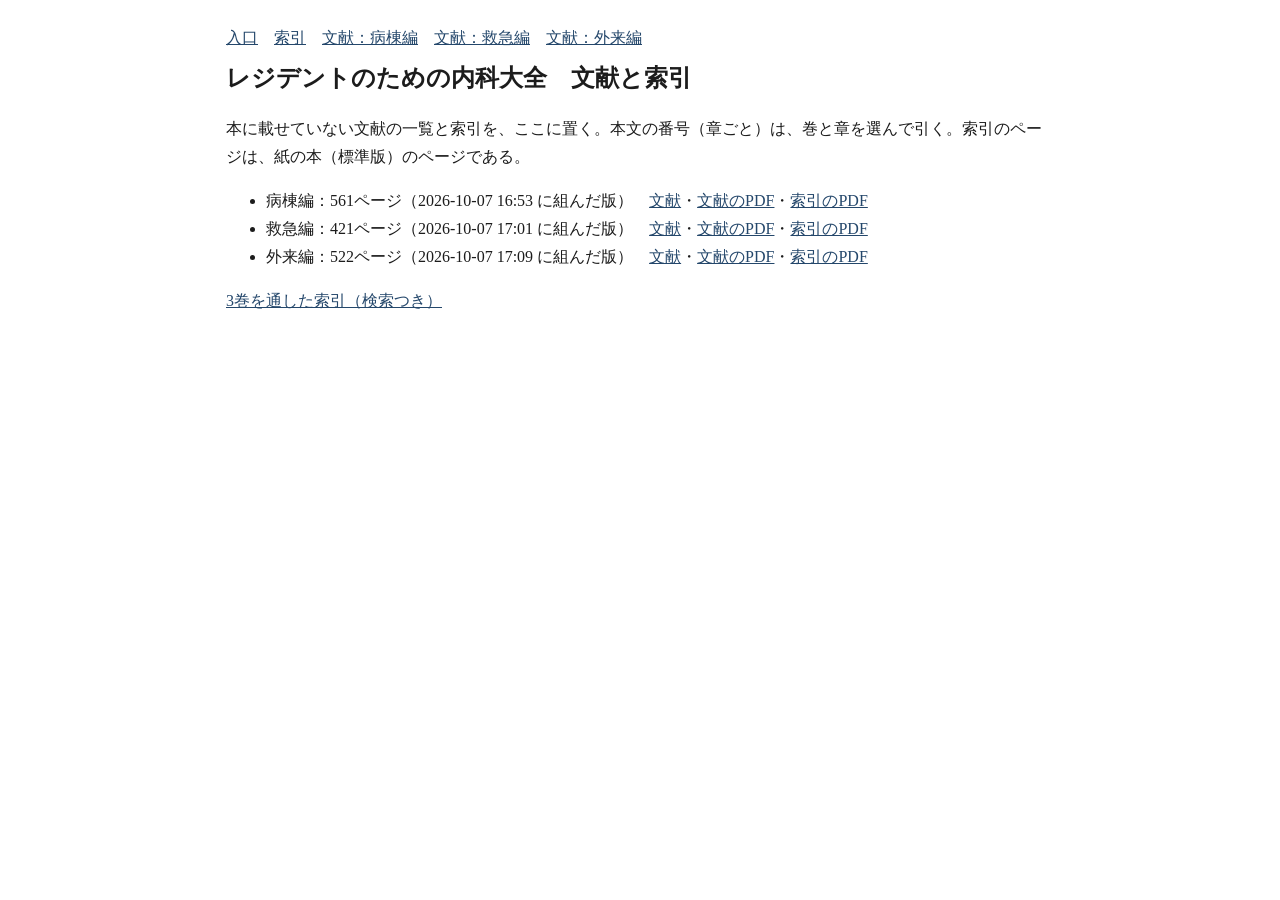
==== index.html @ f423c68c "文献と索引のWebを公開（2026-10-07の版） Co-Authored-By: Claude Opus 5.5 (1M context) <noreply@anthropic.com> Clau" ====
<!doctype html><html lang="ja"><head><meta charset="utf-8"><meta name="viewport" content="width=device-width,initial-scale=1"><title>レジデントのための内科大全　文献と索引</title><link rel="stylesheet" href="style.css"></head><body><main><nav><a href="index.html">入口</a><a href="sakuin.html">索引</a><a href="bunken_byoto.html">文献：病棟編</a><a href="bunken_kyukyu.html">文献：救急編</a><a href="bunken_gairai.html">文献：外来編</a></nav><h1>レジデントのための内科大全　文献と索引</h1><p>本に載せていない文献の一覧と索引を、ここに置く。本文の番号（章ごと）は、巻と章を選んで引く。索引のページは、紙の本（標準版）のページである。</p><ul><li>病棟編：561ページ（2026-10-07 16:53 に組んだ版）　<a href="bunken_byoto.html">文献</a>・<a href="pdf/文献_病棟編.pdf">文献のPDF</a>・<a href="pdf/索引_病棟編.pdf">索引のPDF</a></li><li>救急編：421ページ（2026-10-07 17:01 に組んだ版）　<a href="bunken_kyukyu.html">文献</a>・<a href="pdf/文献_救急編.pdf">文献のPDF</a>・<a href="pdf/索引_救急編.pdf">索引のPDF</a></li><li>外来編：522ページ（2026-10-07 17:09 に組んだ版）　<a href="bunken_gairai.html">文献</a>・<a href="pdf/文献_外来編.pdf">文献のPDF</a>・<a href="pdf/索引_外来編.pdf">索引のPDF</a></li></ul><p><a href="sakuin.html">3巻を通した索引（検索つき）</a></p></main></body></html>
---- style.css ----
:root{--bg:#fff;--tx:#1c1c1c;--sub:#666;--ln:#ddd;--ac:#24476b}
@media (prefers-color-scheme:dark){:root:not([data-theme="light"]){--bg:#15171a;--tx:#e8e8e8;--sub:#a0a0a0;--ln:#333;--ac:#8fb4dc}}
*{box-sizing:border-box}body{margin:0;background:var(--bg);color:var(--tx);font:16px/1.75 "Hiragino Mincho ProN","Yu Mincho",serif}
main{max-width:860px;margin:0 auto;padding:24px 16px 80px}h1{font-size:1.5rem;margin:.2em 0}h2{font-size:1.15rem;border-bottom:1px solid var(--ln);padding-bottom:4px;margin-top:2em}
h3{font-size:1rem;margin:1.6em 0 .3em}a{color:var(--ac)}nav a{margin-right:1em}.sub{color:var(--sub);font-size:.9rem}
ol.ref{padding-left:2em}ol.ref li{margin:.3em 0;overflow-wrap:anywhere}.lk{font-size:.85rem;white-space:nowrap}
input[type=search]{width:100%;padding:10px 12px;font-size:1rem;border:1px solid var(--ln);border-radius:6px;background:var(--bg);color:var(--tx)}
dl.ix{margin:0}dl.ix div{display:flex;gap:12px;border-bottom:1px dotted var(--ln);padding:3px 0}dl.ix dt{flex:0 0 42%;overflow-wrap:anywhere}dl.ix dd{margin:0;flex:1;font-size:.92rem}
.v{display:inline-block;font-size:.75rem;border:1px solid var(--ln);border-radius:3px;padding:0 4px;margin-right:4px}
@media (max-width:560px){dl.ix div{display:block}}
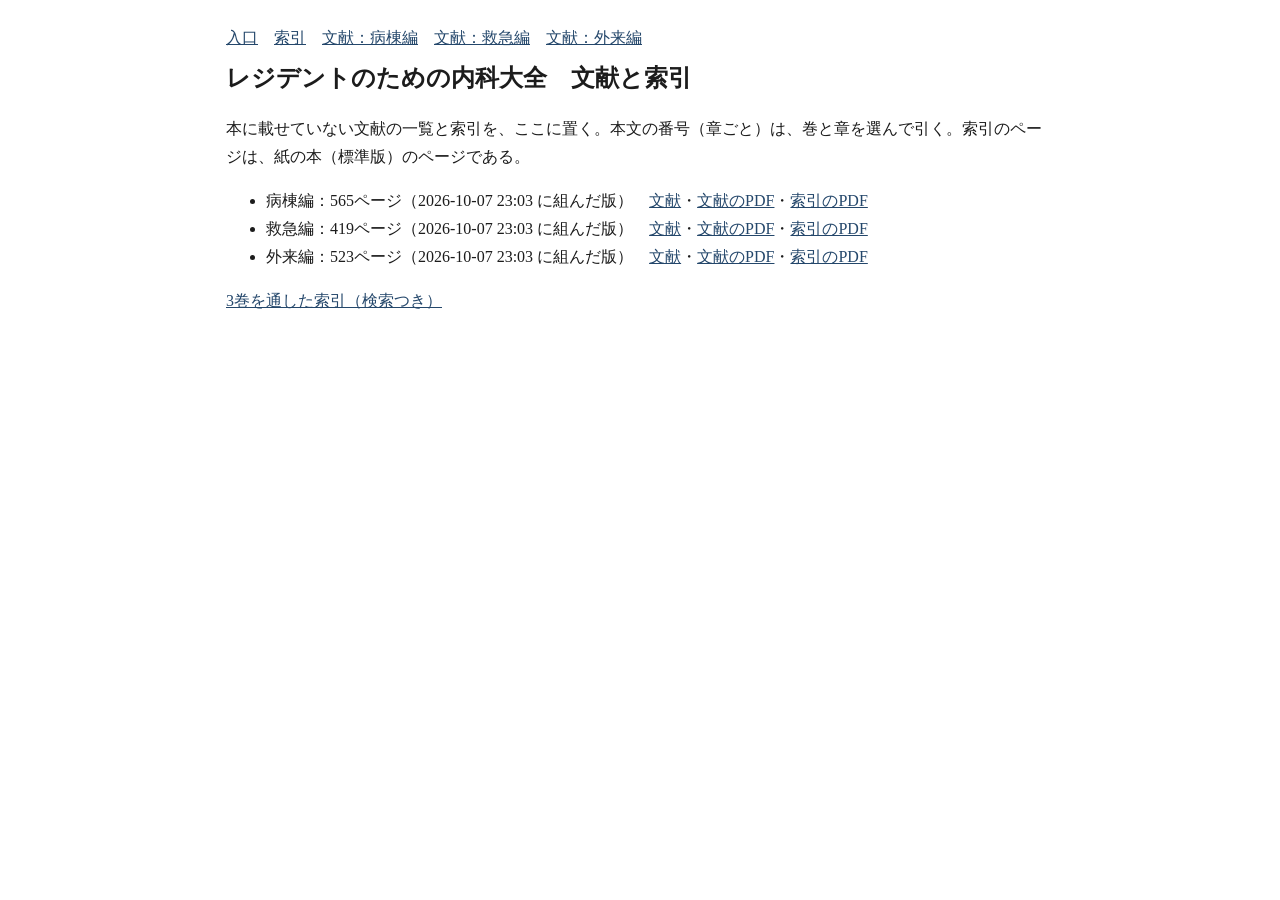
==== commit 60364997: "文献と索引のWebを組み直し後の版に更新（2026-10-07） Co-Authored-By: Claude Opus 5.5 (1M context) <noreply@anthropic.com" ====
--- a/index.html
+++ b/index.html
@@ -1 +1 @@
-<!doctype html><html lang="ja"><head><meta charset="utf-8"><meta name="viewport" content="width=device-width,initial-scale=1"><title>レジデントのための内科大全　文献と索引</title><link rel="stylesheet" href="style.css"></head><body><main><nav><a href="index.html">入口</a><a href="sakuin.html">索引</a><a href="bunken_byoto.html">文献：病棟編</a><a href="bunken_kyukyu.html">文献：救急編</a><a href="bunken_gairai.html">文献：外来編</a></nav><h1>レジデントのための内科大全　文献と索引</h1><p>本に載せていない文献の一覧と索引を、ここに置く。本文の番号（章ごと）は、巻と章を選んで引く。索引のページは、紙の本（標準版）のページである。</p><ul><li>病棟編：561ページ（2026-10-07 16:53 に組んだ版）　<a href="bunken_byoto.html">文献</a>・<a href="pdf/文献_病棟編.pdf">文献のPDF</a>・<a href="pdf/索引_病棟編.pdf">索引のPDF</a></li><li>救急編：421ページ（2026-10-07 17:01 に組んだ版）　<a href="bunken_kyukyu.html">文献</a>・<a href="pdf/文献_救急編.pdf">文献のPDF</a>・<a href="pdf/索引_救急編.pdf">索引のPDF</a></li><li>外来編：522ページ（2026-10-07 17:09 に組んだ版）　<a href="bunken_gairai.html">文献</a>・<a href="pdf/文献_外来編.pdf">文献のPDF</a>・<a href="pdf/索引_外来編.pdf">索引のPDF</a></li></ul><p><a href="sakuin.html">3巻を通した索引（検索つき）</a></p></main></body></html>+<!doctype html><html lang="ja"><head><meta charset="utf-8"><meta name="viewport" content="width=device-width,initial-scale=1"><title>レジデントのための内科大全　文献と索引</title><link rel="stylesheet" href="style.css"></head><body><main><nav><a href="index.html">入口</a><a href="sakuin.html">索引</a><a href="bunken_byoto.html">文献：病棟編</a><a href="bunken_kyukyu.html">文献：救急編</a><a href="bunken_gairai.html">文献：外来編</a></nav><h1>レジデントのための内科大全　文献と索引</h1><p>本に載せていない文献の一覧と索引を、ここに置く。本文の番号（章ごと）は、巻と章を選んで引く。索引のページは、紙の本（標準版）のページである。</p><ul><li>病棟編：565ページ（2026-10-07 23:03 に組んだ版）　<a href="bunken_byoto.html">文献</a>・<a href="pdf/文献_病棟編.pdf">文献のPDF</a>・<a href="pdf/索引_病棟編.pdf">索引のPDF</a></li><li>救急編：419ページ（2026-10-07 23:03 に組んだ版）　<a href="bunken_kyukyu.html">文献</a>・<a href="pdf/文献_救急編.pdf">文献のPDF</a>・<a href="pdf/索引_救急編.pdf">索引のPDF</a></li><li>外来編：523ページ（2026-10-07 23:03 に組んだ版）　<a href="bunken_gairai.html">文献</a>・<a href="pdf/文献_外来編.pdf">文献のPDF</a>・<a href="pdf/索引_外来編.pdf">索引のPDF</a></li></ul><p><a href="sakuin.html">3巻を通した索引（検索つき）</a></p></main></body></html>
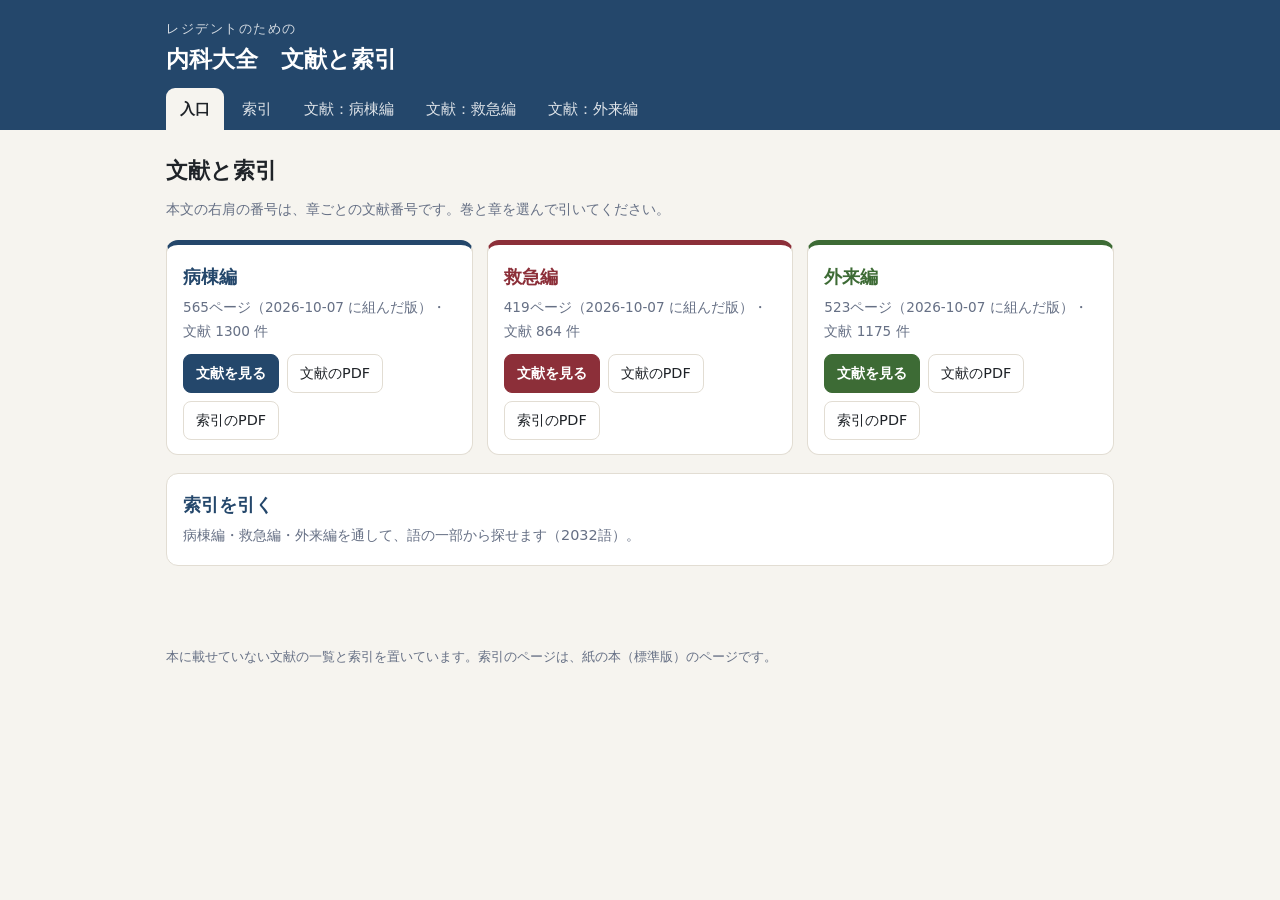
==== commit a449266c: "文献と索引のWebの見た目と索引の語を直す（2026-10-08） Co-Authored-By: Claude Opus 5.5 (1M context) <noreply@anthropic.co" ====
--- a/index.html
+++ b/index.html
@@ -1 +1 @@
-<!doctype html><html lang="ja"><head><meta charset="utf-8"><meta name="viewport" content="width=device-width,initial-scale=1"><title>レジデントのための内科大全　文献と索引</title><link rel="stylesheet" href="style.css"></head><body><main><nav><a href="index.html">入口</a><a href="sakuin.html">索引</a><a href="bunken_byoto.html">文献：病棟編</a><a href="bunken_kyukyu.html">文献：救急編</a><a href="bunken_gairai.html">文献：外来編</a></nav><h1>レジデントのための内科大全　文献と索引</h1><p>本に載せていない文献の一覧と索引を、ここに置く。本文の番号（章ごと）は、巻と章を選んで引く。索引のページは、紙の本（標準版）のページである。</p><ul><li>病棟編：565ページ（2026-10-07 23:03 に組んだ版）　<a href="bunken_byoto.html">文献</a>・<a href="pdf/文献_病棟編.pdf">文献のPDF</a>・<a href="pdf/索引_病棟編.pdf">索引のPDF</a></li><li>救急編：419ページ（2026-10-07 23:03 に組んだ版）　<a href="bunken_kyukyu.html">文献</a>・<a href="pdf/文献_救急編.pdf">文献のPDF</a>・<a href="pdf/索引_救急編.pdf">索引のPDF</a></li><li>外来編：523ページ（2026-10-07 23:03 に組んだ版）　<a href="bunken_gairai.html">文献</a>・<a href="pdf/文献_外来編.pdf">文献のPDF</a>・<a href="pdf/索引_外来編.pdf">索引のPDF</a></li></ul><p><a href="sakuin.html">3巻を通した索引（検索つき）</a></p></main></body></html>+<!doctype html><html lang="ja"><head><meta charset="utf-8"><meta name="viewport" content="width=device-width,initial-scale=1"><title>入口｜内科大全</title><link rel="stylesheet" href="style.css"></head><body><header class="top"><div class="in"><div class="ser">レジデントのための</div><div class="ttl">内科大全　文献と索引</div><nav class="tabs"><a href="index.html" class="on">入口</a><a href="sakuin.html">索引</a><a href="bunken_byoto.html">文献：病棟編</a><a href="bunken_kyukyu.html">文献：救急編</a><a href="bunken_gairai.html">文献：外来編</a></nav></div></header><main><h1>文献と索引</h1><p class="sub">本文の右肩の番号は、章ごとの文献番号です。巻と章を選んで引いてください。</p><div class="cards"><div class="card" style="--c:var(--byoto)"><h2>病棟編</h2><div class="meta">565ページ（2026-10-07 に組んだ版）・文献 1300 件</div><div class="btns"><a class="btn main" href="bunken_byoto.html">文献を見る</a><a class="btn" href="pdf/文献_病棟編.pdf">文献のPDF</a><a class="btn" href="pdf/索引_病棟編.pdf">索引のPDF</a></div></div><div class="card" style="--c:var(--kyukyu)"><h2>救急編</h2><div class="meta">419ページ（2026-10-07 に組んだ版）・文献 864 件</div><div class="btns"><a class="btn main" href="bunken_kyukyu.html">文献を見る</a><a class="btn" href="pdf/文献_救急編.pdf">文献のPDF</a><a class="btn" href="pdf/索引_救急編.pdf">索引のPDF</a></div></div><div class="card" style="--c:var(--gairai)"><h2>外来編</h2><div class="meta">523ページ（2026-10-07 に組んだ版）・文献 1175 件</div><div class="btns"><a class="btn main" href="bunken_gairai.html">文献を見る</a><a class="btn" href="pdf/文献_外来編.pdf">文献のPDF</a><a class="btn" href="pdf/索引_外来編.pdf">索引のPDF</a></div></div></div><a class="big" href="sakuin.html"><b>索引を引く</b><br><span class="sub">病棟編・救急編・外来編を通して、語の一部から探せます（2032語）。</span></a></main><footer>本に載せていない文献の一覧と索引を置いています。索引のページは、紙の本（標準版）のページです。</footer></body></html>
--- a/style.css
+++ b/style.css
@@ -1,10 +1,57 @@
-:root{--bg:#fff;--tx:#1c1c1c;--sub:#666;--ln:#ddd;--ac:#24476b}
-@media (prefers-color-scheme:dark){:root:not([data-theme="light"]){--bg:#15171a;--tx:#e8e8e8;--sub:#a0a0a0;--ln:#333;--ac:#8fb4dc}}
-*{box-sizing:border-box}body{margin:0;background:var(--bg);color:var(--tx);font:16px/1.75 "Hiragino Mincho ProN","Yu Mincho",serif}
-main{max-width:860px;margin:0 auto;padding:24px 16px 80px}h1{font-size:1.5rem;margin:.2em 0}h2{font-size:1.15rem;border-bottom:1px solid var(--ln);padding-bottom:4px;margin-top:2em}
-h3{font-size:1rem;margin:1.6em 0 .3em}a{color:var(--ac)}nav a{margin-right:1em}.sub{color:var(--sub);font-size:.9rem}
-ol.ref{padding-left:2em}ol.ref li{margin:.3em 0;overflow-wrap:anywhere}.lk{font-size:.85rem;white-space:nowrap}
-input[type=search]{width:100%;padding:10px 12px;font-size:1rem;border:1px solid var(--ln);border-radius:6px;background:var(--bg);color:var(--tx)}
-dl.ix{margin:0}dl.ix div{display:flex;gap:12px;border-bottom:1px dotted var(--ln);padding:3px 0}dl.ix dt{flex:0 0 42%;overflow-wrap:anywhere}dl.ix dd{margin:0;flex:1;font-size:.92rem}
-.v{display:inline-block;font-size:.75rem;border:1px solid var(--ln);border-radius:3px;padding:0 4px;margin-right:4px}
-@media (max-width:560px){dl.ix div{display:block}}
+:root{--bg:#f6f4ef;--card:#fff;--tx:#1f2328;--sub:#667085;--ln:#e2ddd3;--ac:#24476b;--ac2:#e9eff5;--hd:#24476b;--hdtx:#fff;
+--byoto:#24476b;--kyukyu:#8c2f39;--gairai:#3d6b35}
+@media (prefers-color-scheme:dark){:root:not([data-theme="light"]){--bg:#14171b;--card:#1d2126;--tx:#e8e8e8;--sub:#a0a7b4;--ln:#30363d;--ac:#8fb4dc;--ac2:#243242;--hd:#182534;--hdtx:#e8eef5;
+--byoto:#7fa8d6;--kyukyu:#e08a94;--gairai:#8fc083}}
+*{box-sizing:border-box}html{scroll-behavior:smooth;scroll-padding-top:120px}
+body{margin:0;background:var(--bg);color:var(--tx);font:16px/1.75 "Hiragino Sans","Hiragino Kaku Gothic ProN","Yu Gothic UI","Noto Sans JP",system-ui,sans-serif;-webkit-text-size-adjust:100%}
+a{color:var(--ac)}
+header.top{background:var(--hd);color:var(--hdtx)}
+header.top .in{max-width:980px;margin:0 auto;padding:18px 16px 0}
+header.top .ser{font-size:.8rem;letter-spacing:.12em;opacity:.8}
+header.top .ttl{font-size:1.45rem;font-weight:700;margin:.1em 0 .6em;line-height:1.35}
+nav.tabs{display:flex;gap:4px;overflow-x:auto;-webkit-overflow-scrolling:touch}
+nav.tabs a{flex:0 0 auto;color:var(--hdtx);text-decoration:none;padding:8px 14px;border-radius:9px 9px 0 0;font-size:.92rem;opacity:.85;white-space:nowrap}
+nav.tabs a:hover{background:rgba(255,255,255,.12);opacity:1}
+nav.tabs a.on{background:var(--bg);color:var(--tx);font-weight:700;opacity:1}
+main{max-width:980px;margin:0 auto;padding:22px 16px 80px}
+h1{font-size:1.35rem;margin:.2em 0 .5em;line-height:1.4}
+.sub{color:var(--sub);font-size:.9rem;margin:.3em 0}
+.cards{display:grid;grid-template-columns:repeat(auto-fit,minmax(250px,1fr));gap:14px;margin:18px 0}
+.card{background:var(--card);border:1px solid var(--ln);border-radius:12px;padding:16px 16px 14px;border-top:5px solid var(--c,var(--ac))}
+.card h2{font-size:1.15rem;margin:0 0 .15em;color:var(--c,var(--ac))}
+.card .meta{color:var(--sub);font-size:.85rem;margin-bottom:10px}
+.btns{display:flex;flex-wrap:wrap;gap:8px}
+.btn{display:inline-block;text-decoration:none;border:1px solid var(--ln);border-radius:8px;padding:6px 12px;font-size:.9rem;color:var(--tx);background:var(--card)}
+.btn:hover{border-color:var(--ac)}
+.btn.main{background:var(--c,var(--ac));border-color:var(--c,var(--ac));color:#fff;font-weight:700}
+@media (prefers-color-scheme:dark){:root:not([data-theme="light"]) .btn.main{color:#10151b}}
+.big{display:block;text-decoration:none;background:var(--card);border:1px solid var(--ln);border-radius:12px;padding:16px;color:var(--tx)}
+.big b{color:var(--ac);font-size:1.1rem}.big:hover{border-color:var(--ac)}
+.bar{position:sticky;top:0;z-index:5;background:var(--bg);padding:10px 0 8px;border-bottom:1px solid var(--ln);margin-bottom:10px}
+input[type=search],select{width:100%;padding:11px 13px;font:inherit;border:1.5px solid var(--ln);border-radius:10px;background:var(--card);color:var(--tx)}
+input[type=search]:focus,select:focus{outline:none;border-color:var(--ac)}
+.chips{display:flex;gap:6px;overflow-x:auto;padding-top:8px;-webkit-overflow-scrolling:touch}
+.chips a,.chips button{flex:0 0 auto;font:inherit;font-size:.9rem;text-decoration:none;border:1px solid var(--ln);background:var(--card);color:var(--tx);border-radius:999px;padding:3px 13px;cursor:pointer}
+.chips a:hover,.chips button:hover{border-color:var(--ac)}.chips button.on{background:var(--ac);border-color:var(--ac);color:var(--bg);font-weight:700}
+h2.g{display:flex;align-items:center;gap:10px;font-size:1rem;margin:1.6em 0 .5em}
+h2.g span{display:inline-block;min-width:2.3em;text-align:center;background:var(--ac);color:var(--bg);border-radius:8px;padding:2px 10px;font-size:1.15rem}
+h2.g::after{content:"";flex:1;border-top:2px solid var(--ac)}
+dl.ix{margin:0;background:var(--card);border:1px solid var(--ln);border-radius:12px;overflow:hidden}
+dl.ix div{display:flex;gap:14px;padding:7px 14px;border-bottom:1px solid var(--ln);align-items:baseline}
+dl.ix div:last-child{border-bottom:none}dl.ix div:nth-child(even){background:color-mix(in srgb,var(--ac2) 45%,transparent)}
+dl.ix dt{flex:0 0 40%;font-weight:700;overflow-wrap:anywhere}dl.ix dd{margin:0;flex:1;font-size:.92rem;display:flex;flex-wrap:wrap;gap:4px 14px}
+dl.ix dd span.r{white-space:nowrap}dl.ix dd .p{font-variant-numeric:tabular-nums;font-weight:700}
+.v{display:inline-block;font-size:.72rem;font-weight:700;border-radius:4px;padding:0 6px;margin-right:5px;color:#fff;background:var(--ac);line-height:1.6;vertical-align:1px}
+.v.b{background:var(--byoto)}.v.k{background:var(--kyukyu)}.v.g{background:var(--gairai)}
+@media (prefers-color-scheme:dark){:root:not([data-theme="light"]) .v{color:#10151b}}
+.ch{background:var(--card);border:1px solid var(--ln);border-radius:12px;padding:14px 16px 8px;margin:14px 0}
+.ch h3{font-size:1.02rem;margin:0 0 .4em;display:flex;gap:10px;align-items:baseline}
+.ch h3 .n{flex:0 0 auto;background:var(--c,var(--ac));color:#fff;border-radius:6px;padding:0 9px;font-size:.88rem;font-variant-numeric:tabular-nums}
+@media (prefers-color-scheme:dark){:root:not([data-theme="light"]) .ch h3 .n{color:#10151b}}
+ol.ref{padding-left:2.1em;margin:.3em 0 .6em;font-size:.93rem;line-height:1.65}ol.ref li{margin:.35em 0;overflow-wrap:anywhere}
+ol.ref li::marker{color:var(--sub);font-variant-numeric:tabular-nums}
+.lk{white-space:nowrap}.lk a{display:inline-block;font-size:.75rem;font-weight:700;text-decoration:none;border:1px solid var(--ac);border-radius:999px;padding:0 9px;margin-left:4px;line-height:1.7}
+.lk a:hover{background:var(--ac);color:var(--bg)}
+.empty{color:var(--sub);padding:30px 0;text-align:center}
+footer{max-width:980px;margin:0 auto;padding:0 16px 40px;color:var(--sub);font-size:.8rem}
+@media (max-width:600px){dl.ix div{display:block}dl.ix dt{margin-bottom:2px}header.top .ttl{font-size:1.2rem}}
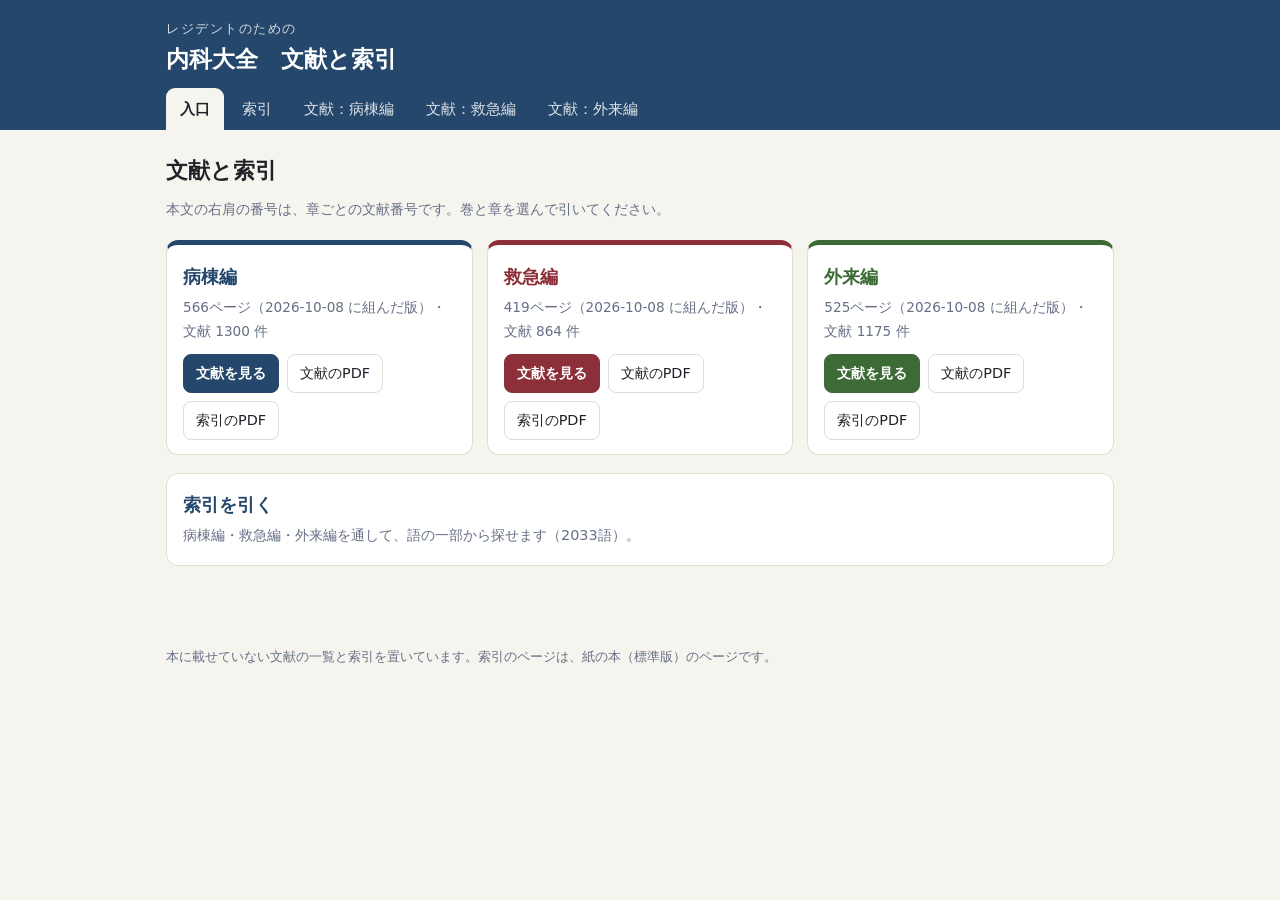
==== commit 7e353ba3: "文献と索引のWebを最終校正後の版に更新（2026-10-08） Co-Authored-By: Claude Opus 5.5 (1M context) <noreply@anthropic.com" ====
--- a/index.html
+++ b/index.html
@@ -1 +1 @@
-<!doctype html><html lang="ja"><head><meta charset="utf-8"><meta name="viewport" content="width=device-width,initial-scale=1"><title>入口｜内科大全</title><link rel="stylesheet" href="style.css"></head><body><header class="top"><div class="in"><div class="ser">レジデントのための</div><div class="ttl">内科大全　文献と索引</div><nav class="tabs"><a href="index.html" class="on">入口</a><a href="sakuin.html">索引</a><a href="bunken_byoto.html">文献：病棟編</a><a href="bunken_kyukyu.html">文献：救急編</a><a href="bunken_gairai.html">文献：外来編</a></nav></div></header><main><h1>文献と索引</h1><p class="sub">本文の右肩の番号は、章ごとの文献番号です。巻と章を選んで引いてください。</p><div class="cards"><div class="card" style="--c:var(--byoto)"><h2>病棟編</h2><div class="meta">565ページ（2026-10-07 に組んだ版）・文献 1300 件</div><div class="btns"><a class="btn main" href="bunken_byoto.html">文献を見る</a><a class="btn" href="pdf/文献_病棟編.pdf">文献のPDF</a><a class="btn" href="pdf/索引_病棟編.pdf">索引のPDF</a></div></div><div class="card" style="--c:var(--kyukyu)"><h2>救急編</h2><div class="meta">419ページ（2026-10-07 に組んだ版）・文献 864 件</div><div class="btns"><a class="btn main" href="bunken_kyukyu.html">文献を見る</a><a class="btn" href="pdf/文献_救急編.pdf">文献のPDF</a><a class="btn" href="pdf/索引_救急編.pdf">索引のPDF</a></div></div><div class="card" style="--c:var(--gairai)"><h2>外来編</h2><div class="meta">523ページ（2026-10-07 に組んだ版）・文献 1175 件</div><div class="btns"><a class="btn main" href="bunken_gairai.html">文献を見る</a><a class="btn" href="pdf/文献_外来編.pdf">文献のPDF</a><a class="btn" href="pdf/索引_外来編.pdf">索引のPDF</a></div></div></div><a class="big" href="sakuin.html"><b>索引を引く</b><br><span class="sub">病棟編・救急編・外来編を通して、語の一部から探せます（2032語）。</span></a></main><footer>本に載せていない文献の一覧と索引を置いています。索引のページは、紙の本（標準版）のページです。</footer></body></html>+<!doctype html><html lang="ja"><head><meta charset="utf-8"><meta name="viewport" content="width=device-width,initial-scale=1"><title>入口｜内科大全</title><link rel="stylesheet" href="style.css"></head><body><header class="top"><div class="in"><div class="ser">レジデントのための</div><div class="ttl">内科大全　文献と索引</div><nav class="tabs"><a href="index.html" class="on">入口</a><a href="sakuin.html">索引</a><a href="bunken_byoto.html">文献：病棟編</a><a href="bunken_kyukyu.html">文献：救急編</a><a href="bunken_gairai.html">文献：外来編</a></nav></div></header><main><h1>文献と索引</h1><p class="sub">本文の右肩の番号は、章ごとの文献番号です。巻と章を選んで引いてください。</p><div class="cards"><div class="card" style="--c:var(--byoto)"><h2>病棟編</h2><div class="meta">566ページ（2026-10-08 に組んだ版）・文献 1300 件</div><div class="btns"><a class="btn main" href="bunken_byoto.html">文献を見る</a><a class="btn" href="pdf/文献_病棟編.pdf">文献のPDF</a><a class="btn" href="pdf/索引_病棟編.pdf">索引のPDF</a></div></div><div class="card" style="--c:var(--kyukyu)"><h2>救急編</h2><div class="meta">419ページ（2026-10-08 に組んだ版）・文献 864 件</div><div class="btns"><a class="btn main" href="bunken_kyukyu.html">文献を見る</a><a class="btn" href="pdf/文献_救急編.pdf">文献のPDF</a><a class="btn" href="pdf/索引_救急編.pdf">索引のPDF</a></div></div><div class="card" style="--c:var(--gairai)"><h2>外来編</h2><div class="meta">525ページ（2026-10-08 に組んだ版）・文献 1175 件</div><div class="btns"><a class="btn main" href="bunken_gairai.html">文献を見る</a><a class="btn" href="pdf/文献_外来編.pdf">文献のPDF</a><a class="btn" href="pdf/索引_外来編.pdf">索引のPDF</a></div></div></div><a class="big" href="sakuin.html"><b>索引を引く</b><br><span class="sub">病棟編・救急編・外来編を通して、語の一部から探せます（2033語）。</span></a></main><footer>本に載せていない文献の一覧と索引を置いています。索引のページは、紙の本（標準版）のページです。</footer></body></html>
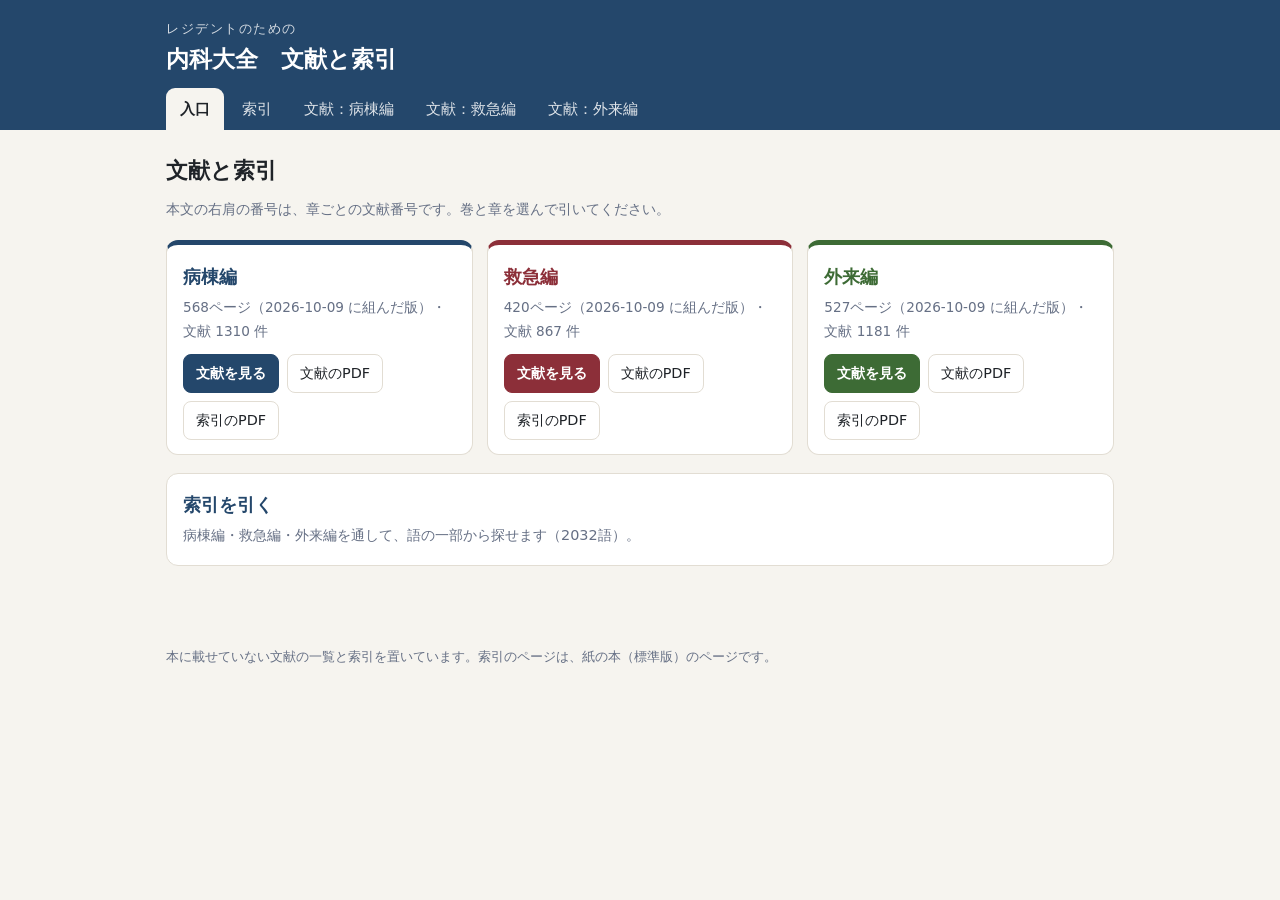
==== commit ed421e5c: "内科大全 本番（2026-10-09）に合わせて文献・索引・問題集アプリを更新 Co-Authored-By: Claude Opus 5.5 (1M context) <noreply@anthro" ====
--- a/index.html
+++ b/index.html
@@ -1 +1 @@
-<!doctype html><html lang="ja"><head><meta charset="utf-8"><meta name="viewport" content="width=device-width,initial-scale=1"><title>入口｜内科大全</title><link rel="stylesheet" href="style.css"></head><body><header class="top"><div class="in"><div class="ser">レジデントのための</div><div class="ttl">内科大全　文献と索引</div><nav class="tabs"><a href="index.html" class="on">入口</a><a href="sakuin.html">索引</a><a href="bunken_byoto.html">文献：病棟編</a><a href="bunken_kyukyu.html">文献：救急編</a><a href="bunken_gairai.html">文献：外来編</a></nav></div></header><main><h1>文献と索引</h1><p class="sub">本文の右肩の番号は、章ごとの文献番号です。巻と章を選んで引いてください。</p><div class="cards"><div class="card" style="--c:var(--byoto)"><h2>病棟編</h2><div class="meta">566ページ（2026-10-08 に組んだ版）・文献 1300 件</div><div class="btns"><a class="btn main" href="bunken_byoto.html">文献を見る</a><a class="btn" href="pdf/文献_病棟編.pdf">文献のPDF</a><a class="btn" href="pdf/索引_病棟編.pdf">索引のPDF</a></div></div><div class="card" style="--c:var(--kyukyu)"><h2>救急編</h2><div class="meta">419ページ（2026-10-08 に組んだ版）・文献 864 件</div><div class="btns"><a class="btn main" href="bunken_kyukyu.html">文献を見る</a><a class="btn" href="pdf/文献_救急編.pdf">文献のPDF</a><a class="btn" href="pdf/索引_救急編.pdf">索引のPDF</a></div></div><div class="card" style="--c:var(--gairai)"><h2>外来編</h2><div class="meta">525ページ（2026-10-08 に組んだ版）・文献 1175 件</div><div class="btns"><a class="btn main" href="bunken_gairai.html">文献を見る</a><a class="btn" href="pdf/文献_外来編.pdf">文献のPDF</a><a class="btn" href="pdf/索引_外来編.pdf">索引のPDF</a></div></div></div><a class="big" href="sakuin.html"><b>索引を引く</b><br><span class="sub">病棟編・救急編・外来編を通して、語の一部から探せます（2033語）。</span></a></main><footer>本に載せていない文献の一覧と索引を置いています。索引のページは、紙の本（標準版）のページです。</footer></body></html>+<!doctype html><html lang="ja"><head><meta charset="utf-8"><meta name="viewport" content="width=device-width,initial-scale=1"><title>入口｜内科大全</title><link rel="stylesheet" href="style.css"></head><body><header class="top"><div class="in"><div class="ser">レジデントのための</div><div class="ttl">内科大全　文献と索引</div><nav class="tabs"><a href="index.html" class="on">入口</a><a href="sakuin.html">索引</a><a href="bunken_byoto.html">文献：病棟編</a><a href="bunken_kyukyu.html">文献：救急編</a><a href="bunken_gairai.html">文献：外来編</a></nav></div></header><main><h1>文献と索引</h1><p class="sub">本文の右肩の番号は、章ごとの文献番号です。巻と章を選んで引いてください。</p><div class="cards"><div class="card" style="--c:var(--byoto)"><h2>病棟編</h2><div class="meta">568ページ（2026-10-09 に組んだ版）・文献 1310 件</div><div class="btns"><a class="btn main" href="bunken_byoto.html">文献を見る</a><a class="btn" href="pdf/文献_病棟編.pdf">文献のPDF</a><a class="btn" href="pdf/索引_病棟編.pdf">索引のPDF</a></div></div><div class="card" style="--c:var(--kyukyu)"><h2>救急編</h2><div class="meta">420ページ（2026-10-09 に組んだ版）・文献 867 件</div><div class="btns"><a class="btn main" href="bunken_kyukyu.html">文献を見る</a><a class="btn" href="pdf/文献_救急編.pdf">文献のPDF</a><a class="btn" href="pdf/索引_救急編.pdf">索引のPDF</a></div></div><div class="card" style="--c:var(--gairai)"><h2>外来編</h2><div class="meta">527ページ（2026-10-09 に組んだ版）・文献 1181 件</div><div class="btns"><a class="btn main" href="bunken_gairai.html">文献を見る</a><a class="btn" href="pdf/文献_外来編.pdf">文献のPDF</a><a class="btn" href="pdf/索引_外来編.pdf">索引のPDF</a></div></div></div><a class="big" href="sakuin.html"><b>索引を引く</b><br><span class="sub">病棟編・救急編・外来編を通して、語の一部から探せます（2032語）。</span></a></main><footer>本に載せていない文献の一覧と索引を置いています。索引のページは、紙の本（標準版）のページです。</footer></body></html>
